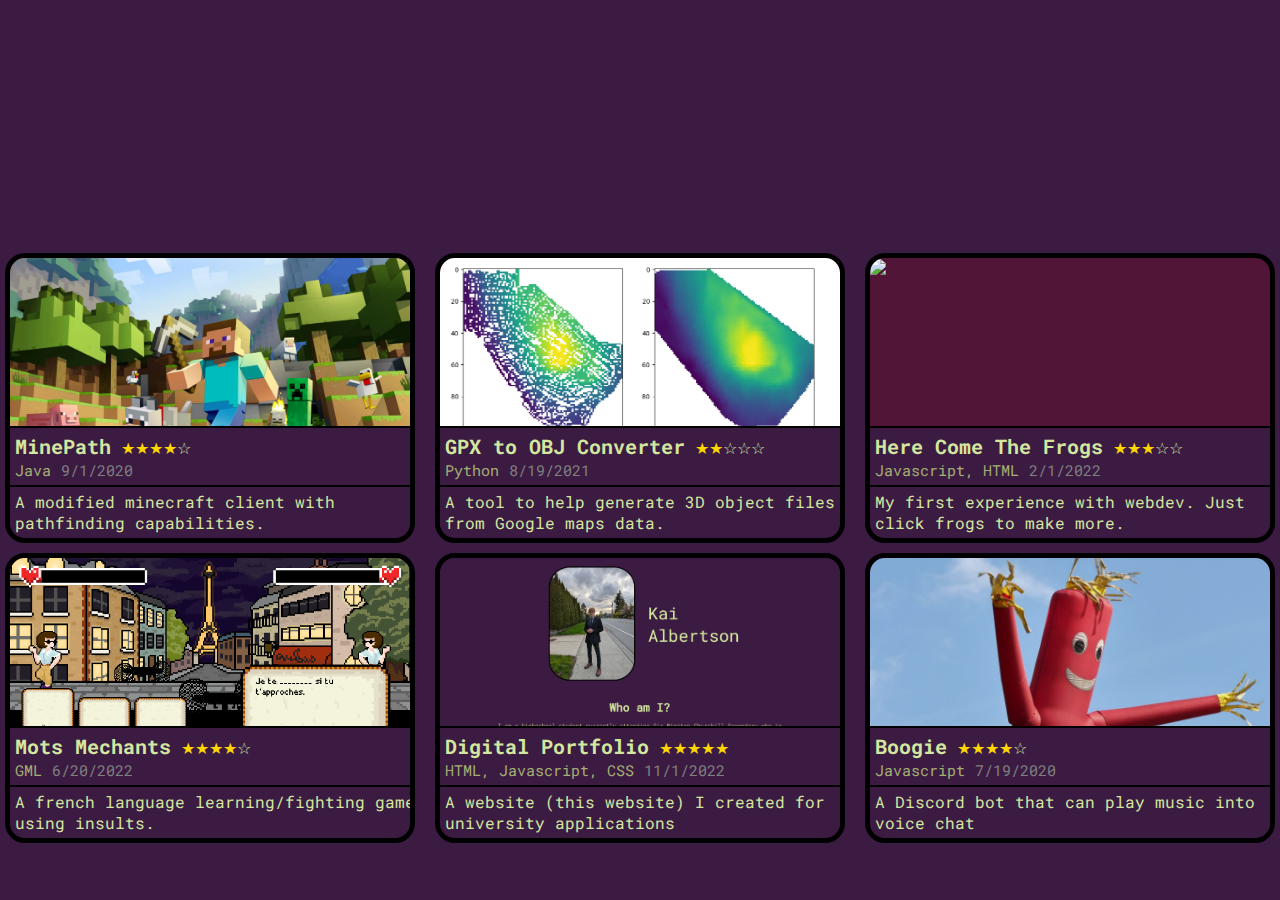
==== projects/index.html @ a1e4965c "first commit" ====
<!DOCTYPE html>
<html>
    <head>
        <meta charset="utf-8">
        <meta name="viewport" content="width=device-width">
        <title>Kai Albertson</title>
        <link href="style.css" rel="stylesheet" type="text/css" />
        <link href='https://fonts.googleapis.com/css?family=Roboto Mono' rel='stylesheet'>
    </head>

    <body>
        <script src="../loadscreen.js"></script>
        <div class="site-wrapper">
            <div class="center-title" style="margin-top: 70px;">
                <h1>Projects</h1>
                <div class="options">
                    <div>
                        <span>Filter by: </span>
                        <select id="filter">
                            <option class="drop-op" value="coolness">Coolness</option>
                            <option value="newest">Date (newest)</option>
                            <option value="oldest">Date (oldest)</option>
                        </select>
                    </div>
                </div>
            </div>

            <div class="project-showcase"></div>

            <script src="script.js"></script>
        </div>
    </body>
</html>
---- projects/style.css ----
body {
    margin: 0;
    --color1: #3C1B43;
    --color2: #501537;
    --color3: #922D50;
    --color4: #D4E79E;
    --color5: #a4af72;
    --color6: #465ff0;
    --color7: #29122e;
    background-color: var(--color1);
    color: var(--color4);
    font-family: 'Roboto Mono';
    width: 100%;
}

.site-wrapper{
    overflow: hidden;
}

.center{
    position:absolute;
    top: 50%;
    left: 50%;
    transform: translate(-50%, -50%);
}

.flexbox-container{
    display: flex;
    justify-content: center;
    align-items: center;
    flex-wrap: wrap-reverse;
}

@keyframes fade-in {
    0%{
        opacity: 0%;
    }

    100%{
        opacity: 100%;
    }
}

@keyframes fade-out {
    0%{
        opacity: 100%;
    }

    100%{
        opacity: 0%;
    }
}

.center-title{
    position: relative;
    color: var(--color4);
    font-size: 20pt;

    opacity: 0%;
    animation-name: fade-in;
    animation-duration: 1s;
    animation-fill-mode: forwards;
    text-align: center;
    z-index: 100;
}

.center-text{
    color: var(--color5);
    font-size: 20pt;

    opacity: 0%;
    animation-name: fade-in;
    animation-duration: 1s;
    animation-fill-mode: forwards;
    text-align: center;
}

.link{
    text-decoration:none;
    color: var(--color6);
    font-weight: bold;
    white-space: nowrap;
}

.project-card{
    display: block;
    position:relative;
    width: min(400px, 80vw);
    height: 280px;
    background-color: var(--color2);
    border-radius: 20px;
    border: 5px solid black;
    overflow: hidden;
    color: inherit;
    transition: border 0.2s;
}

.project-card:hover{
    border: 5px solid rgb(92, 92, 92);
}

.project-card-image{
    width: 100%;
}

.project-card-info{
    position:absolute;
    padding: 5px;
    top:60%;
    left: -2px;
    width:100%;
    background-color: var(--color1);
    border: 2px solid black;
}

.project-card-title{
    font-size: 20px;
    font-weight: bold;
}

.project-card-language{
    font-size: 15px;
    color: var(--color5);
}

.project-card-description{
    position:absolute;
    background-color: var(--color1);
    top:60%;
    width: 100%;
    height: 100%;
    padding: 5px;
    padding-top: calc(25px + 4ch);
}

footer {
    margin-top: 40px;
    display: flex;
    justify-content: center;
    padding: 10px;
    background-color: var(--color7);
    color: var(--color5);
}

.project-showcase{
    display: grid;
    gap: 10px;
    grid-template-columns: repeat(auto-fill, minmax(410px, 1fr));
    grid-auto-rows: auto;
    justify-items: center;
    align-items: center;
}

.options{
    display: grid;
    gap: 10px;
    grid-template-columns: 1fr;
    grid-auto-rows: auto;
    justify-items: left;
    align-items: center;

    background-color: var(--color7);
    width:100%;
    margin-bottom: 20px;
    border: 1px solid black;
    padding: 10px;
}

#filter{
    font-size: 15pt;
    color: var(--color4);
    background-color: var(--color1);
    border-radius: 5px;
}

.project-card.fadeout{
    animation-name: fade-out;
    animation-duration: 0.5s;
    animation-fill-mode: forwards;
}

.project-card.fadein{
    animation-name: fade-in;
    animation-duration: 0.5s;
    animation-fill-mode: forwards;
}
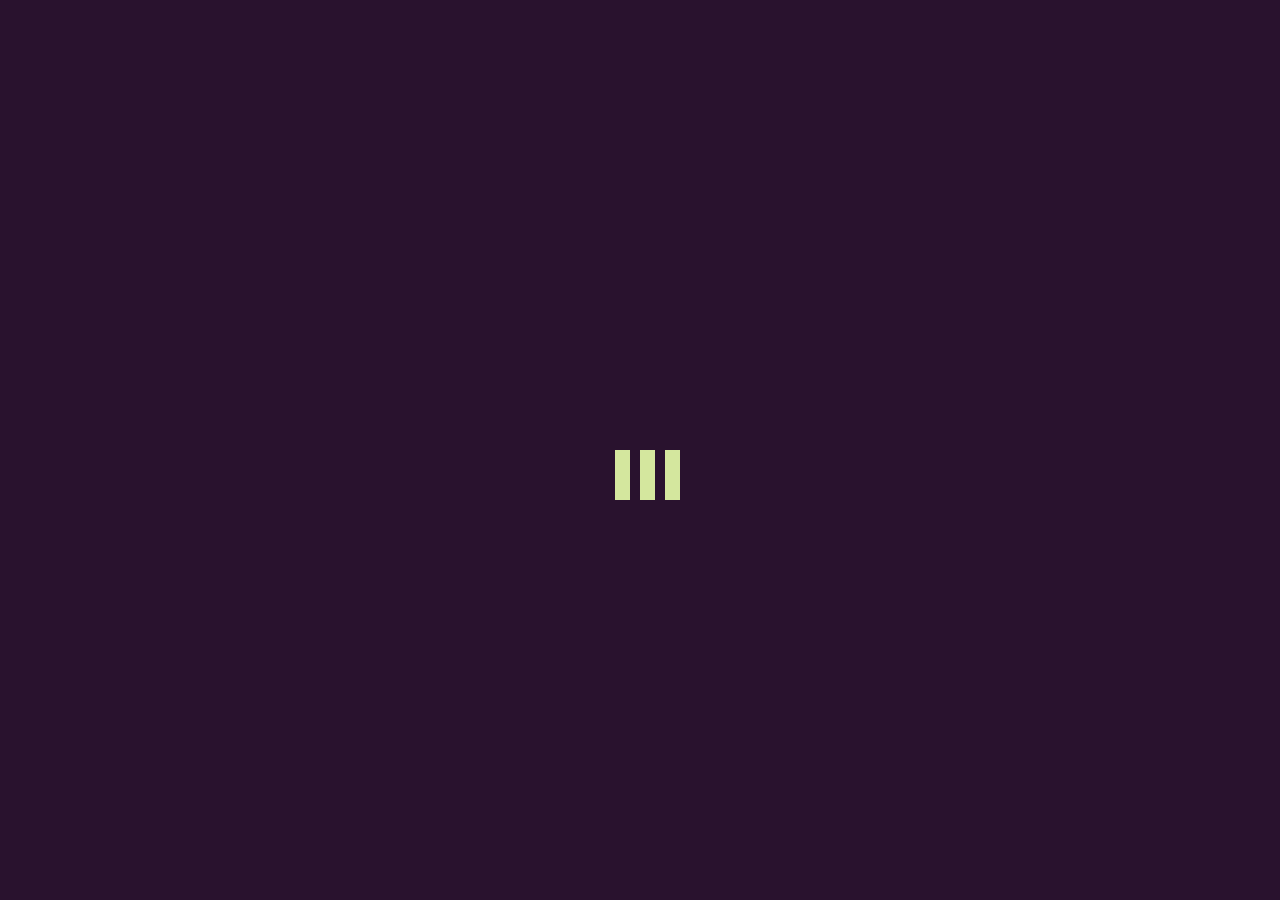
==== commit be3b6343: "fixed loading screen (again)" ====
--- a/projects/index.html
+++ b/projects/index.html
@@ -10,6 +10,7 @@
 
     <body>
         <script src="../loadscreen.js"></script>
+        <link href="../loadscreen.css" rel="stylesheet" type="text/css" />
         <div class="site-wrapper">
             <div class="center-title" style="margin-top: 70px;">
                 <h1>Projects</h1>
--- a/loadscreen.css
+++ b/loadscreen.css
@@ -0,0 +1,75 @@
+@keyframes fade-out {
+    0%{
+        opacity: 100%;
+    }
+
+    100%{
+        opacity: 0%;
+    }
+}
+
+.cover{
+    position:fixed; 
+    top:0; 
+    left:0; 
+    width:100%; 
+    height:100%; 
+    background-color:var(--color7); 
+    z-index:100000;
+}
+
+.cover.fade{
+    animation-name: fade-out;
+    animation-duration: 0.5s;
+    animation-fill-mode: forwards;
+}
+
+.center{
+    position: fixed;
+    left: 50%;
+    top: 50%;
+    -webkit-transform: translate(-50%, -50%);
+    transform: translate(-50%, -50%);
+  }
+  
+  @keyframes loading{
+    0%{
+      height: 50px;
+      top: 0px;
+    }
+    
+    50%{
+      height: 70px;
+      top: -10px;
+    }
+    
+    100%{
+      height: 50px;
+      top: 0px;
+    }
+  }
+  
+  .loading{
+    position:absolute;
+    background-color: var(--color4);
+    height: 50px;
+    width: 15px;
+    animation-name: loading;
+    animation-duration: 1s;
+    animation-iteration-count: infinite;
+  }
+  
+  .loading.loading1{
+    left:-25px;
+    animation-delay: 0.2s;
+  }
+  
+  .loading.loading2{
+    left:0px;
+    animation-delay: 0.4s;
+  }
+  
+  .loading.loading3{
+    left:25px;
+    animation-delay: 0.6s;
+  }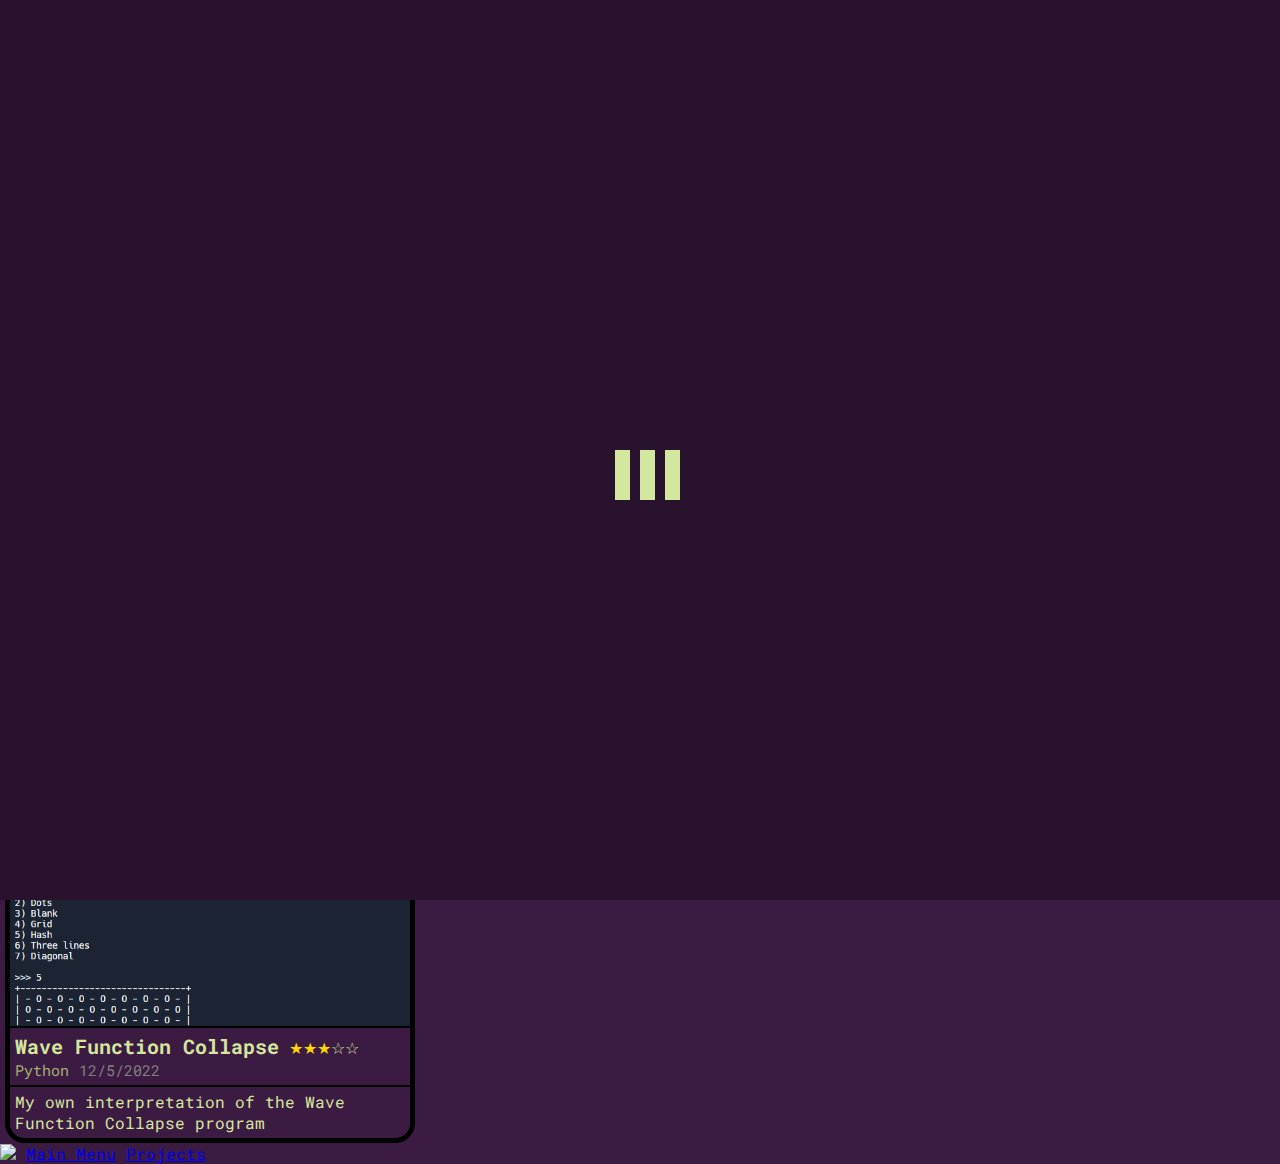
==== commit 01e72aa7: "fixed icon part 2: electric boogaloo" ====
--- a/projects/index.html
+++ b/projects/index.html
@@ -4,6 +4,7 @@
         <meta charset="utf-8">
         <meta name="viewport" content="width=device-width">
         <title>Kai Albertson</title>
+        <link rel="icon" type="image/png" href="../icon.png" />
         <link href="style.css" rel="stylesheet" type="text/css" />
         <link href='https://fonts.googleapis.com/css?family=Roboto Mono' rel='stylesheet'>
     </head>
@@ -16,7 +17,7 @@
                 <h1>Projects</h1>
                 <div class="options">
                     <div>
-                        <span>Filter by: </span>
+                        <span>Sort by: </span>
                         <select id="filter">
                             <option class="drop-op" value="coolness">Coolness</option>
                             <option value="newest">Date (newest)</option>
@@ -28,6 +29,13 @@
 
             <div class="project-showcase"></div>
 
+            <link href="../menu_style.css" rel="stylesheet" type="text/css" />
+            <div class="menu-button">
+                <img class="menu-icon" src="../menu-icon.svg">
+                <a class="menu-link" href="../index.html">Main Menu</a>
+                <a class="menu-link" href="index.html?filter=coolness">Projects</a>
+            </div>
+
             <script src="script.js"></script>
         </div>
     </body>
